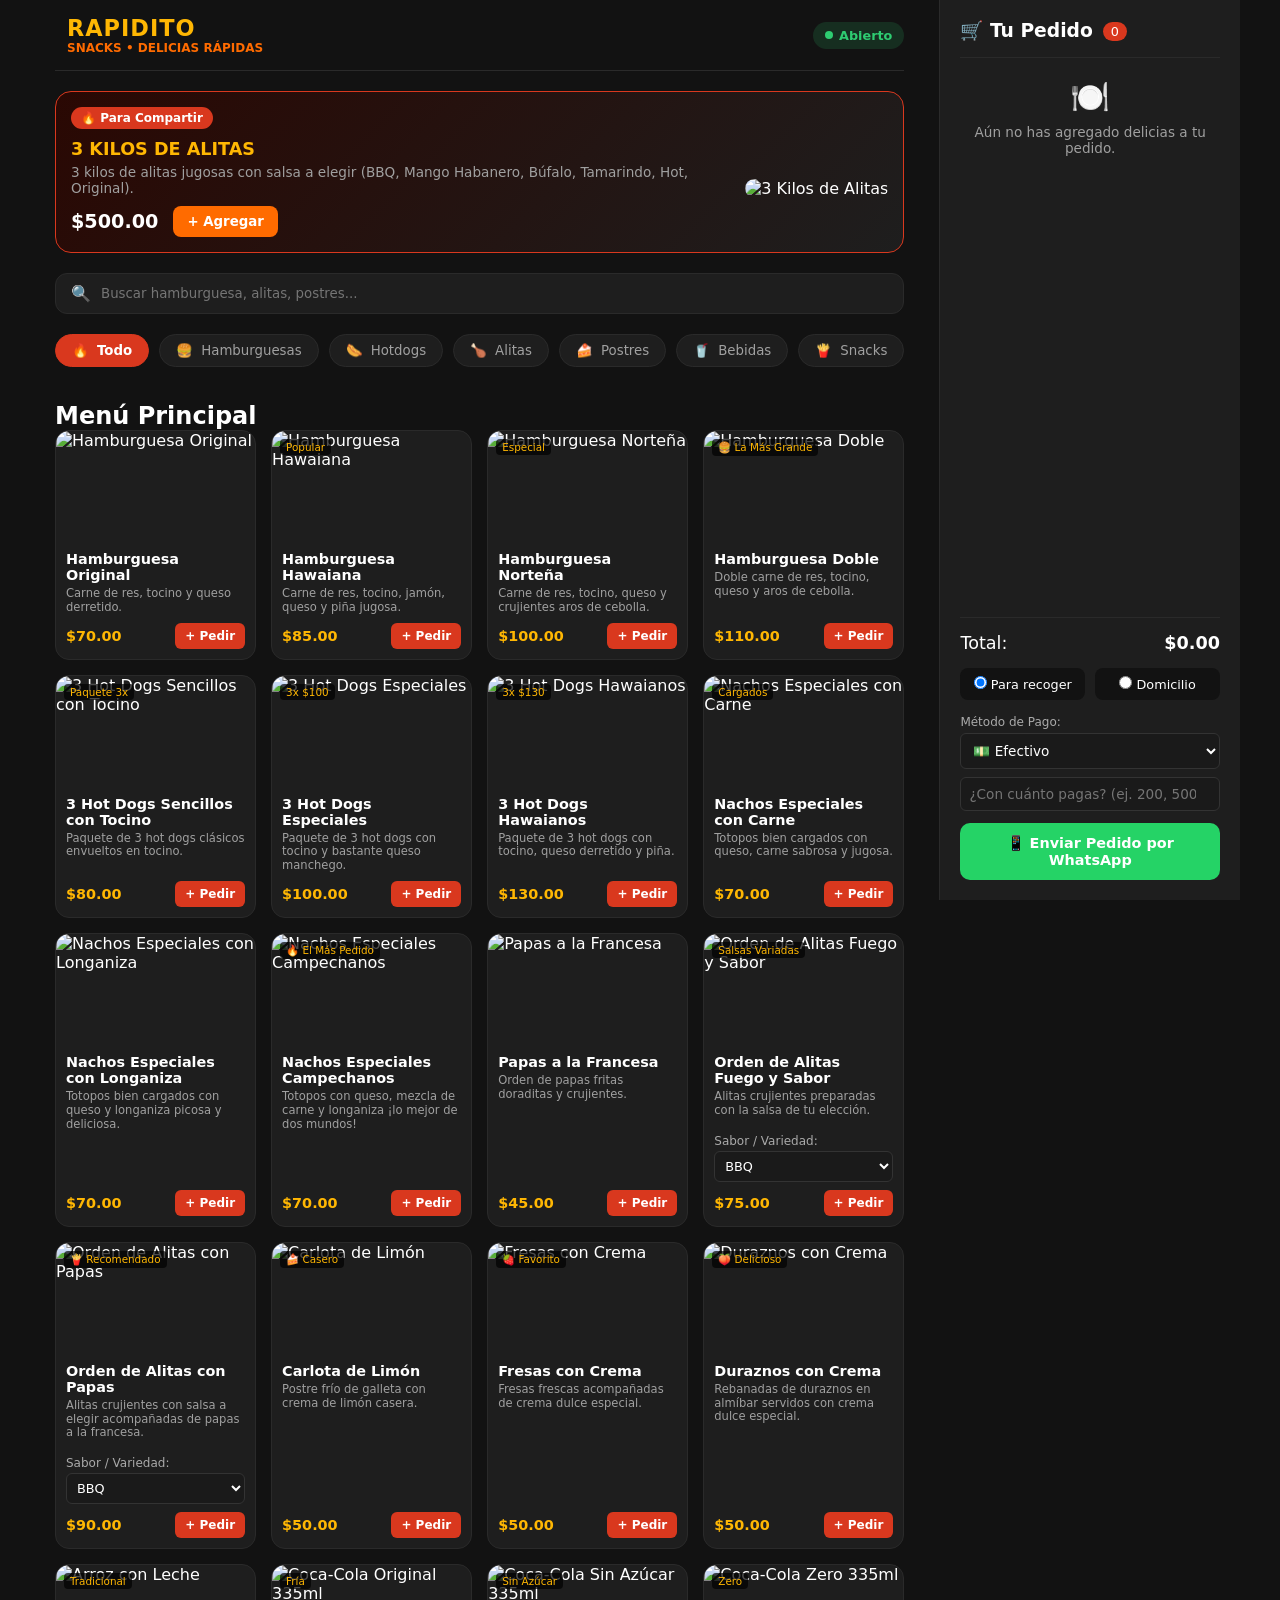
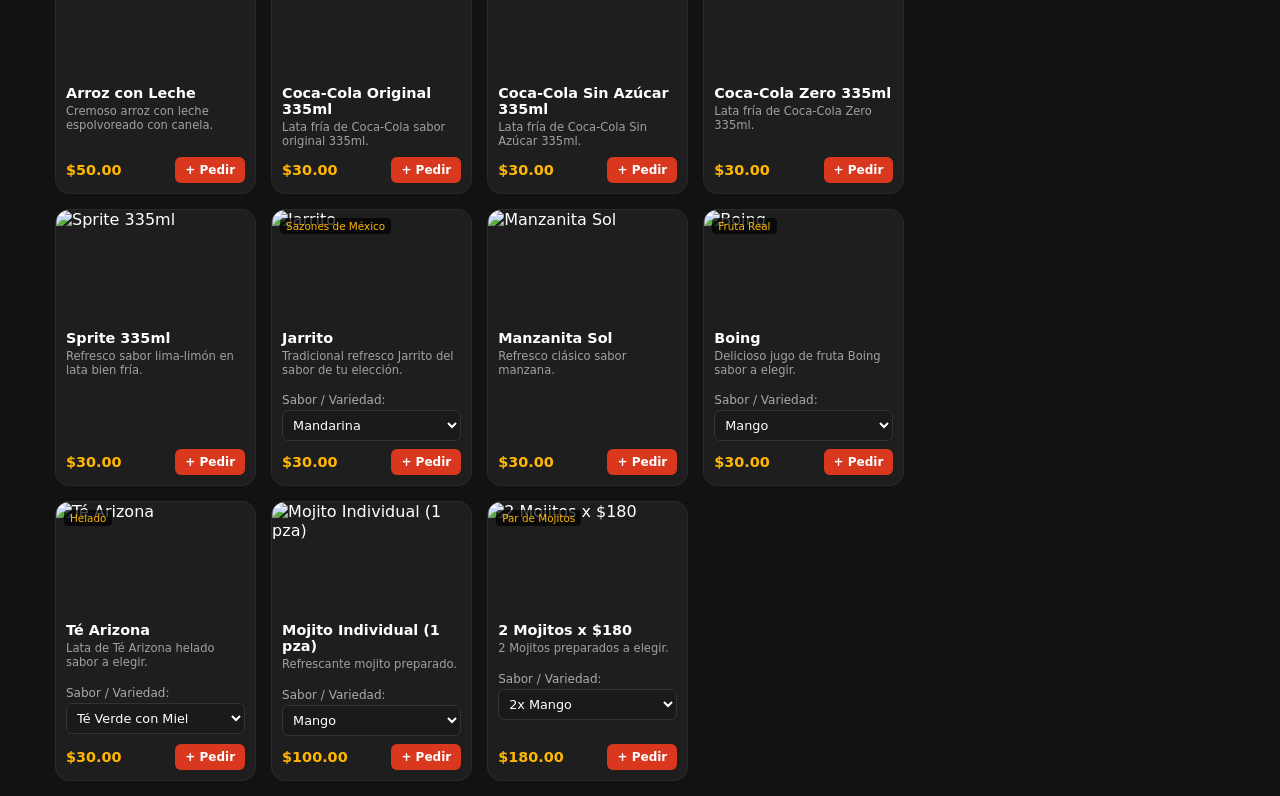
==== index.html @ 67e2848a "Enhance payment options in index.html Added payment method selection and cash change input." ====
<!DOCTYPE html>
<html lang="es">
<head>
  <meta charset="UTF-8">
  <meta name="viewport" content="width=device-width, initial-scale=1.0, maximum-scale=1.0, user-scalable=no">
  <title>Rapidito Snacks - Menú Digital PWA</title>

  <!-- Metadatos PWA -->
  <link rel="manifest" href="manifest.json">
  <meta name="theme-color" content="#d9381e">
  <meta name="apple-mobile-web-app-capable" content="yes">
  <meta name="apple-mobile-web-app-status-bar-style" content="black-translucent">

  <link rel="stylesheet" href="style.css">
</head>
<body class="theme-rapidito">

  <!-- LAYOUT PRINCIPAL -->
  <div class="app-layout">

    <!-- CONTENIDO DE LA APP -->
    <div class="main-content">

      <!-- ENCABEZADO CON LOGO Y MARCA -->
      <header class="app-header">
        <div class="brand-container">
          <div class="brand-logo-wrap">
            <img src="logo-rapidito.png" alt="" class="brand-logo-img" onerror="this.style.display='none'">
          </div>
          <div class="brand-titles">
            <h1 class="brand-title">RAPIDITO</h1>
            <span class="brand-subtitle">SNACKS • DELICIAS RÁPIDAS</span>
          </div>
        </div>
        <div class="status-badge">
          <span class="status-dot"></span> Abierto
        </div>
      </header>

      <!-- BANNER DE PROMOCIÓN DESTACADA -->
      <section class="hero-promo">
        <div class="promo-card">
          <span class="promo-badge">🔥 Para Compartir</span>
          <div class="promo-content">
            <div class="promo-info">
              <h2>3 KILOS DE ALITAS</h2>
              <p>3 kilos de alitas jugosas con salsa a elegir (BBQ, Mango Habanero, Búfalo, Tamarindo, Hot, Original).</p>
              <div class="promo-footer">
                <span class="promo-price">$500.00</span>
                <button class="btn-add-promo" onclick="addToCart(101)">+ Agregar</button>
              </div>
            </div>
            <div class="promo-thumb">
              <img src="https://images.unsplash.com/photo-1567620832903-9fc6debc209f?w=400" alt="3 Kilos de Alitas">
            </div>
          </div>
        </div>
      </section>

      <!-- BARRA DE BÚSQUEDA -->
      <div class="search-box">
        <span class="search-icon">🔍</span>
        <input type="text" id="search-input" placeholder="Buscar hamburguesa, alitas, postres...">
      </div>

      <!-- BOTONES DE CATEGORÍAS -->
      <nav class="category-scroll" id="categories-container">
        <button class="cat-btn active" data-category="todos">
          <span class="cat-emoji">🔥</span>
          <span class="cat-text">Todo</span>
        </button>
        <button class="cat-btn" data-category="hamburguesas">
          <span class="cat-emoji">🍔</span>
          <span class="cat-text">Hamburguesas</span>
        </button>
        <button class="cat-btn" data-category="hotdogs">
          <span class="cat-emoji">🌭</span>
          <span class="cat-text">Hotdogs</span>
        </button>
        <button class="cat-btn" data-category="alitas">
          <span class="cat-emoji">🍗</span>
          <span class="cat-text">Alitas</span>
        </button>
        <button class="cat-btn" data-category="postres">
          <span class="cat-emoji">🍰</span>
          <span class="cat-text">Postres</span>
        </button>
        <button class="cat-btn" data-category="bebidas">
          <span class="cat-emoji">🥤</span>
          <span class="cat-text">Bebidas</span>
        </button>
        <button class="cat-btn" data-category="snacks">
          <span class="cat-emoji">🍟</span>
          <span class="cat-text">Snacks</span>
        </button>
      </nav>

      <!-- LISTADO DE PRODUCTOS -->
      <section class="products-section">
        <div class="section-title-wrap">
          <h2 id="category-title">Menú Principal</h2>
        </div>

        <div class="products-grid" id="products-grid">
          <!-- Los productos se renderizan dinámicamente desde app.js -->
        </div>
      </section>

    </div>

    <!-- PANEL DEL CARRITO / PEDIDO -->
    <aside class="cart-sidebar" id="cart-sidebar">
      <div class="cart-header">
        <div style="display: flex; align-items: center; gap: 10px;">
          <h3>🛒 Tu Pedido</h3>
          <span class="items-count" id="cart-count">0</span>
        </div>
        <button class="btn-close-cart" onclick="toggleMobileCart()">← Volver al menú</button>
      </div>

      <div class="cart-list" id="cart-items-list">
        <div class="empty-state">
          <span>🍽️</span>
          <p>Aún no has agregado delicias a tu pedido.</p>
        </div>
      </div>

      <div class="cart-footer">
        <div class="total-row">
          <span>Total:</span>
          <strong id="total-val">$0.00</strong>
        </div>

        <!-- OPCIONES DE ENTREGA -->
        <div class="delivery-options">
          <label>
            <input type="radio" name="delivery-type" value="sucursal" checked onchange="toggleAddressInput()">
            <span>Para recoger</span>
          </label>
          <label>
            <input type="radio" name="delivery-type" value="domicilio" onchange="toggleAddressInput()">
            <span>Domicilio</span>
          </label>
        </div>

        <!-- CAMPO DE DIRECCIÓN Y BOTÓN GPS -->
        <div id="delivery-address-container" style="display: none; margin-top: 10px;">
          <input type="text" id="client-address" placeholder="Calle, número, colonia..." style="width: 100%; padding: 8px; border-radius: 6px; border: 1px solid #333; background: #1a1a1a; color: #fff; font-size: 0.85rem; margin-bottom: 8px; box-sizing: border-box;">
          <button type="button" id="btn-gps" onclick="obtenerUbicacionGPS()" style="width: 100%; padding: 8px; background: #2a2a2a; color: #ffb703; border: 1px solid #ffb703; border-radius: 6px; font-size: 0.8rem; cursor: pointer; display: flex; align-items: center; justify-content: center; gap: 5px;">
            📍 Usar mi ubicación actual (GPS)
          </button>
          <small id="gps-status" style="display: block; font-size: 0.75rem; color: #aaa; margin-top: 4px; text-align: center;"></small>
        </div>

        <!-- MÉTODO DE PAGO -->
        <div style="margin-top: 12px;">
          <label style="font-size: 0.75rem; color: #aaa; display: block; margin-bottom: 4px;">Método de Pago:</label>
          <select id="payment-method" style="width: 100%; padding: 8px; border-radius: 6px; border: 1px solid #333; background: #1a1a1a; color: #fff; font-size: 0.85rem;" onchange="toggleCashAmountInput()">
            <option value="Efectivo">💵 Efectivo</option>
            <option value="Transferencia">📱 Transferencia (BBVA / Spin)</option>
            <option value="Tarjeta">💳 Tarjeta (Terminal)</option>
          </select>
        </div>

        <!-- CAMPO PARA CAMBIO EN EFECTIVO -->
        <div id="cash-change-container" style="margin-top: 8px;">
          <input type="number" id="cash-amount" placeholder="¿Con cuánto pagas? (ej. 200, 500)" style="width: 100%; padding: 8px; border-radius: 6px; border: 1px solid #333; background: #1a1a1a; color: #fff; font-size: 0.85rem; box-sizing: border-box;">
        </div>

        <button class="btn-send-whatsapp" onclick="sendOrderWhatsApp()" style="margin-top: 12px;">
          📱 Enviar Pedido por WhatsApp
        </button>
      </div>
    </aside>

  </div>

  <!-- NAVEGACIÓN INFERIOR PARA MÓVIL -->
  <nav class="mobile-bottom-nav">
    <button class="nav-btn active">
      <span>🏠</span>
      <small>Menú</small>
    </button>
    <button class="nav-btn" onclick="toggleMobileCart()">
      <div class="cart-icon-badge">
        <span>🛒</span>
        <span class="badge" id="mobile-cart-badge">0</span>
      </div>
      <small>Pedido</small>
    </button>
  </nav>

  <script src="app.js?v=6.0"></script>
</body>
</html>
---- style.css ----
/* 1. RESET Y VARIABLES DE COLOR (Basados en el logo de Rapidito) */
* {
  box-sizing: border-box;
  margin: 0;
  padding: 0;
  font-family: system-ui, -apple-system, BlinkMacSystemFont, 'Segoe UI', Roboto, sans-serif;
}

html, body {
  width: 100%;
  max-width: 100vw;
  overflow-x: hidden; /* Evita que la pantalla se desplace a la izquierda o derecha en móviles */
}

:root {
  --primary-red: #d9381e;
  --secondary-orange: #ff6b00;
  --accent-yellow: #ffb703;
  --dark-bg: #121212;
  --card-bg: #1e1e1e;
  --text-light: #ffffff;
  --text-muted: #a0a0a0;
  --border-color: #2a2a2a;
}

body.theme-rapidito {
  background-color: var(--dark-bg);
  color: var(--text-light);
  padding-bottom: 70px; /* Espacio para la barra inferior en celular */
}

/* 2. ESTRUCTURA Y LAYOUT */
.app-layout {
  display: flex;
  width: 100%;
  max-width: 1200px;
  margin: 0 auto;
  gap: 20px;
}

.main-content {
  flex: 1;
  width: 100%;
  max-width: 100%;
  padding: 15px;
}

/* 3. ENCABEZADO Y LOGO */
.app-header {
  display: flex;
  justify-content: space-between;
  align-items: center;
  padding-bottom: 15px;
  border-bottom: 1px solid var(--border-color);
  width: 100%;
}

.brand-container {
  display: flex;
  align-items: center;
  gap: 12px;
}

.brand-logo-img {
  width: 45px;
  height: 45px;
  object-fit: contain;
}

.brand-title {
  font-size: 1.4rem;
  font-weight: 900;
  color: var(--accent-yellow);
  letter-spacing: 1px;
}

.brand-subtitle {
  font-size: 0.75rem;
  color: var(--secondary-orange);
  font-weight: bold;
  display: block;
}

.status-badge {
  background: rgba(46, 204, 113, 0.15);
  color: #2ecc71;
  padding: 6px 12px;
  border-radius: 20px;
  font-size: 0.8rem;
  font-weight: 600;
  display: flex;
  align-items: center;
  gap: 6px;
  white-space: nowrap;
}

.status-dot {
  width: 8px;
  height: 8px;
  background: #2ecc71;
  border-radius: 50%;
}

/* 4. BANNER PROMO (HERO) */
.hero-promo {
  margin: 20px 0;
  width: 100%;
}

.promo-card {
  background: linear-gradient(135deg, #2a0803 0%, var(--card-bg) 100%);
  border: 1px solid var(--primary-red);
  border-radius: 16px;
  padding: 15px;
  position: relative;
  overflow: hidden;
  width: 100%;
}

.promo-badge {
  background: var(--primary-red);
  color: white;
  font-size: 0.75rem;
  font-weight: bold;
  padding: 4px 10px;
  border-radius: 12px;
  display: inline-block;
}

.promo-content {
  display: flex;
  align-items: center;
  justify-content: space-between;
  gap: 10px;
  margin-top: 10px;
}

.promo-info {
  flex: 1;
}

.promo-info h2 {
  font-size: 1.1rem;
  color: var(--accent-yellow);
}

.promo-info p {
  font-size: 0.85rem;
  color: var(--text-muted);
  margin: 5px 0 10px 0;
}

.promo-footer {
  display: flex;
  align-items: center;
  gap: 15px;
}

.promo-price {
  font-size: 1.2rem;
  font-weight: bold;
  color: white;
}

.btn-add-promo {
  background: var(--secondary-orange);
  color: white;
  border: none;
  padding: 8px 14px;
  border-radius: 8px;
  font-weight: bold;
  cursor: pointer;
}

.promo-thumb img {
  width: 80px;
  height: 80px;
  object-fit: cover;
  border-radius: 12px;
  flex-shrink: 0;
}

/* 5. BUSCADOR */
.search-box {
  background: var(--card-bg);
  border: 1px solid var(--border-color);
  border-radius: 12px;
  padding: 10px 15px;
  display: flex;
  align-items: center;
  gap: 10px;
  margin-bottom: 20px;
  width: 100%;
}

.search-box input {
  background: transparent;
  border: none;
  outline: none;
  color: white;
  width: 100%;
}

/* 6. CATEGORÍAS DESLIZABLES (Ajustado para scroll lateral suave) */
.category-scroll {
  display: flex;
  gap: 10px;
  overflow-x: auto;
  padding-bottom: 10px;
  margin-bottom: 25px;
  width: 100%;
  scrollbar-width: none;
  -webkit-overflow-scrolling: touch;
}

.category-scroll::-webkit-scrollbar {
  display: none;
}

.cat-btn {
  background: var(--card-bg);
  border: 1px solid var(--border-color);
  border-radius: 20px;
  padding: 8px 16px;
  display: flex;
  align-items: center;
  gap: 8px;
  white-space: nowrap;
  color: var(--text-muted);
  cursor: pointer;
  flex: 0 0 auto; /* Evita que los botones rompan el ancho de la página */
}

.cat-btn.active {
  background: var(--primary-red);
  color: white;
  border-color: var(--primary-red);
  font-weight: bold;
}

/* 7. GRID DE PRODUCTOS (Corregido para 2 columnas en móviles sin salir de pantalla) */
.products-section {
  width: 100%;
}

.products-grid {
  display: grid;
  grid-template-columns: repeat(auto-fill, minmax(140px, 1fr));
  gap: 12px;
  width: 100%;
}

.product-card {
  background: var(--card-bg);
  border: 1px solid var(--border-color);
  border-radius: 14px;
  overflow: hidden;
  display: flex;
  flex-direction: column;
  width: 100%;
}

.card-img-wrap {
  position: relative;
  height: 110px;
  width: 100%;
}

.card-img-wrap img {
  width: 100%;
  height: 100%;
  object-fit: cover;
}

.card-tag {
  position: absolute;
  top: 8px;
  left: 8px;
  background: rgba(0,0,0,0.7);
  color: var(--accent-yellow);
  font-size: 0.65rem;
  padding: 2px 6px;
  border-radius: 4px;
}

.card-body {
  padding: 10px;
  display: flex;
  flex-direction: column;
  flex-grow: 1;
}

.card-body h3 {
  font-size: 0.9rem;
  margin-bottom: 4px;
}

.card-body p {
  font-size: 0.72rem;
  color: var(--text-muted);
  margin-bottom: 8px;
  line-height: 1.2;
}

.card-action {
  margin-top: auto;
  display: flex;
  justify-content: space-between;
  align-items: center;
}

.card-action .price {
  font-weight: bold;
  font-size: 0.9rem;
  color: var(--accent-yellow);
}

.btn-add-item {
  background: var(--primary-red);
  color: white;
  border: none;
  padding: 6px 10px;
  border-radius: 6px;
  font-size: 0.75rem;
  font-weight: bold;
  cursor: pointer;
}

/* 8. SIDEBAR DEL CARRITO */
.cart-sidebar {
  width: 320px;
  background: var(--card-bg);
  border-left: 1px solid var(--border-color);
  padding: 20px;
  display: none; /* Oculto en móvil por defecto */
  flex-direction: column;
  height: 100vh;
  position: sticky;
  top: 0;
}

.cart-header {
  display: flex;
  justify-content: space-between;
  align-items: center;
  padding-bottom: 15px;
  border-bottom: 1px solid var(--border-color);
}

/* Botón para volver al menú desde el carrito en móviles */
.btn-close-cart {
  background: var(--dark-bg);
  color: var(--accent-yellow);
  border: 1px solid var(--border-color);
  padding: 6px 10px;
  border-radius: 8px;
  font-size: 0.75rem;
  font-weight: bold;
  cursor: pointer;
}

.items-count {
  background: var(--primary-red);
  color: white;
  padding: 2px 8px;
  border-radius: 10px;
  font-size: 0.8rem;
}

.cart-list {
  flex: 1;
  padding: 20px 0;
  overflow-y: auto;
}

.empty-state {
  text-align: center;
  color: var(--text-muted);
  font-size: 0.85rem;
}

.empty-state span {
  font-size: 2rem;
  display: block;
  margin-bottom: 8px;
}

.cart-footer {
  border-top: 1px solid var(--border-color);
  padding-top: 15px;
}

.total-row {
  display: flex;
  justify-content: space-between;
  font-size: 1.1rem;
  margin-bottom: 15px;
}

.delivery-options {
  display: flex;
  gap: 10px;
  margin-bottom: 15px;
}

.delivery-options label {
  flex: 1;
  background: var(--dark-bg);
  padding: 8px;
  border-radius: 8px;
  font-size: 0.8rem;
  text-align: center;
  cursor: pointer;
}

.btn-send-whatsapp {
  width: 100%;
  background: #25d366;
  color: white;
  border: none;
  padding: 12px;
  border-radius: 10px;
  font-weight: bold;
  font-size: 0.9rem;
  cursor: pointer;
}

/* 9. NAVEGACIÓN MÓVIL INFERIOR */
.mobile-bottom-nav {
  position: fixed;
  bottom: 0;
  left: 0;
  width: 100%;
  background: var(--card-bg);
  border-top: 1px solid var(--border-color);
  display: flex;
  justify-content: space-around;
  padding: 10px 0;
  z-index: 99;
}

.nav-btn {
  background: transparent;
  border: none;
  color: var(--text-muted);
  display: flex;
  flex-direction: column;
  align-items: center;
  font-size: 0.75rem;
}

.nav-btn.active {
  color: var(--accent-yellow);
}

.cart-icon-badge {
  position: relative;
}

.cart-icon-badge .badge {
  position: absolute;
  top: -5px;
  right: -8px;
  background: var(--primary-red);
  color: white;
  font-size: 0.65rem;
  padding: 1px 5px;
  border-radius: 8px;
}

/* 10. ADAPTABILIDAD PARA PANTALLA GRANDE (PC) */
@media (min-width: 900px) {
  .cart-sidebar {
    display: flex;
  }

  .mobile-bottom-nav,
  .btn-close-cart {
    display: none; /* Se ocultan en computadora */
  }

  body.theme-rapidito {
    padding-bottom: 0;
  }

  .products-grid {
    grid-template-columns: repeat(auto-fill, minmax(180px, 1fr));
    gap: 15px;
  }
}
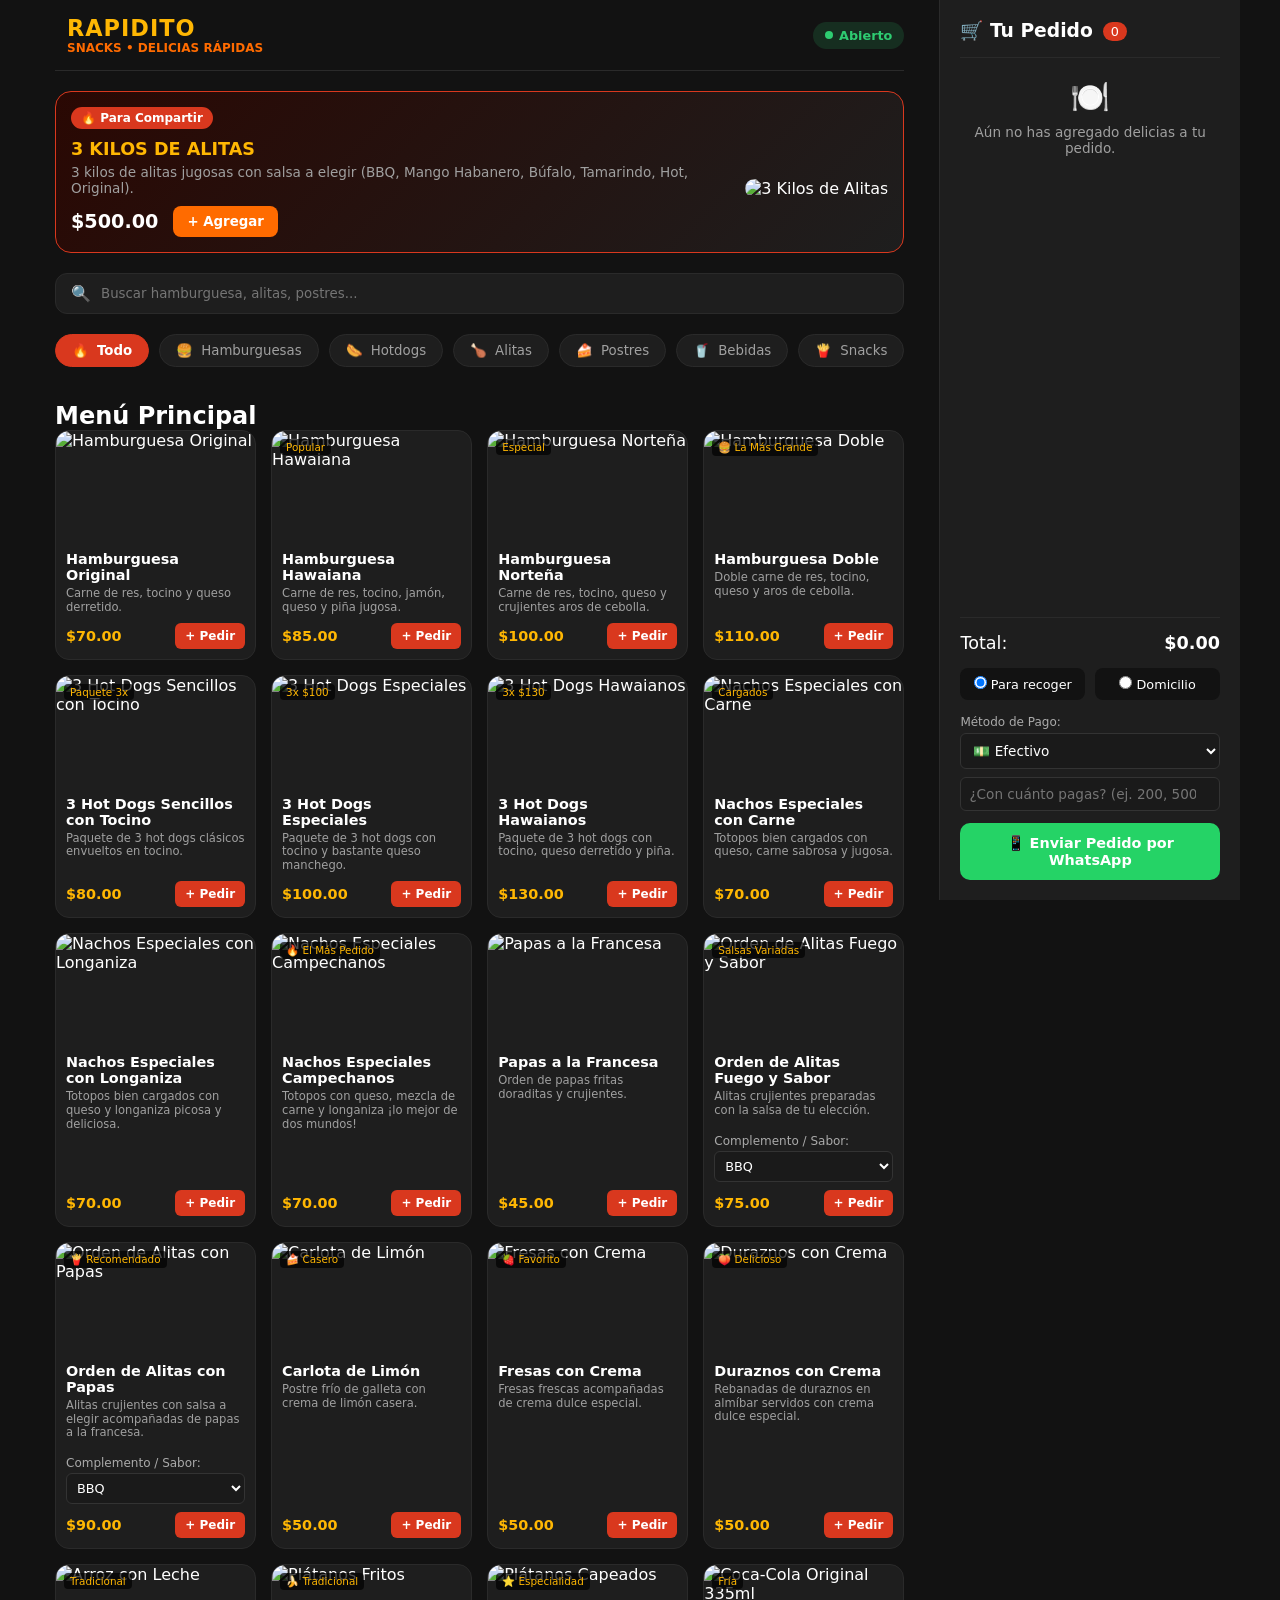
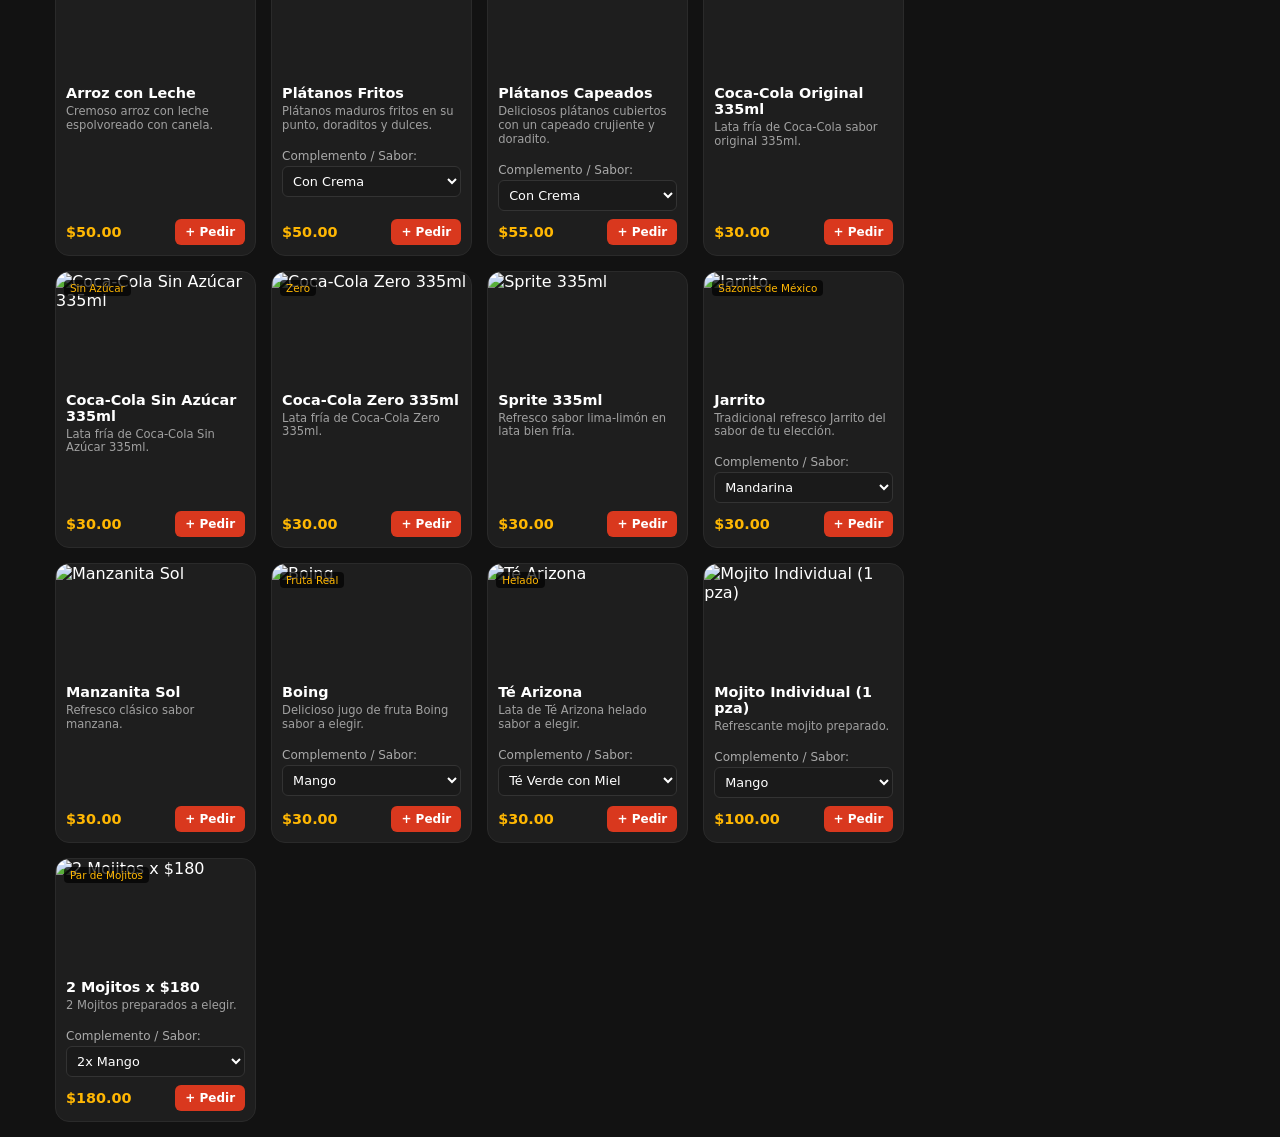
==== commit 1f9e67e0: "Update app.js version in index.html" ====
--- a/index.html
+++ b/index.html
@@ -190,6 +190,6 @@
     </button>
   </nav>
 
-  <script src="app.js?v=6.0"></script>
+  <script src="app.js?v=7.0"></script>
 </body>
 </html>
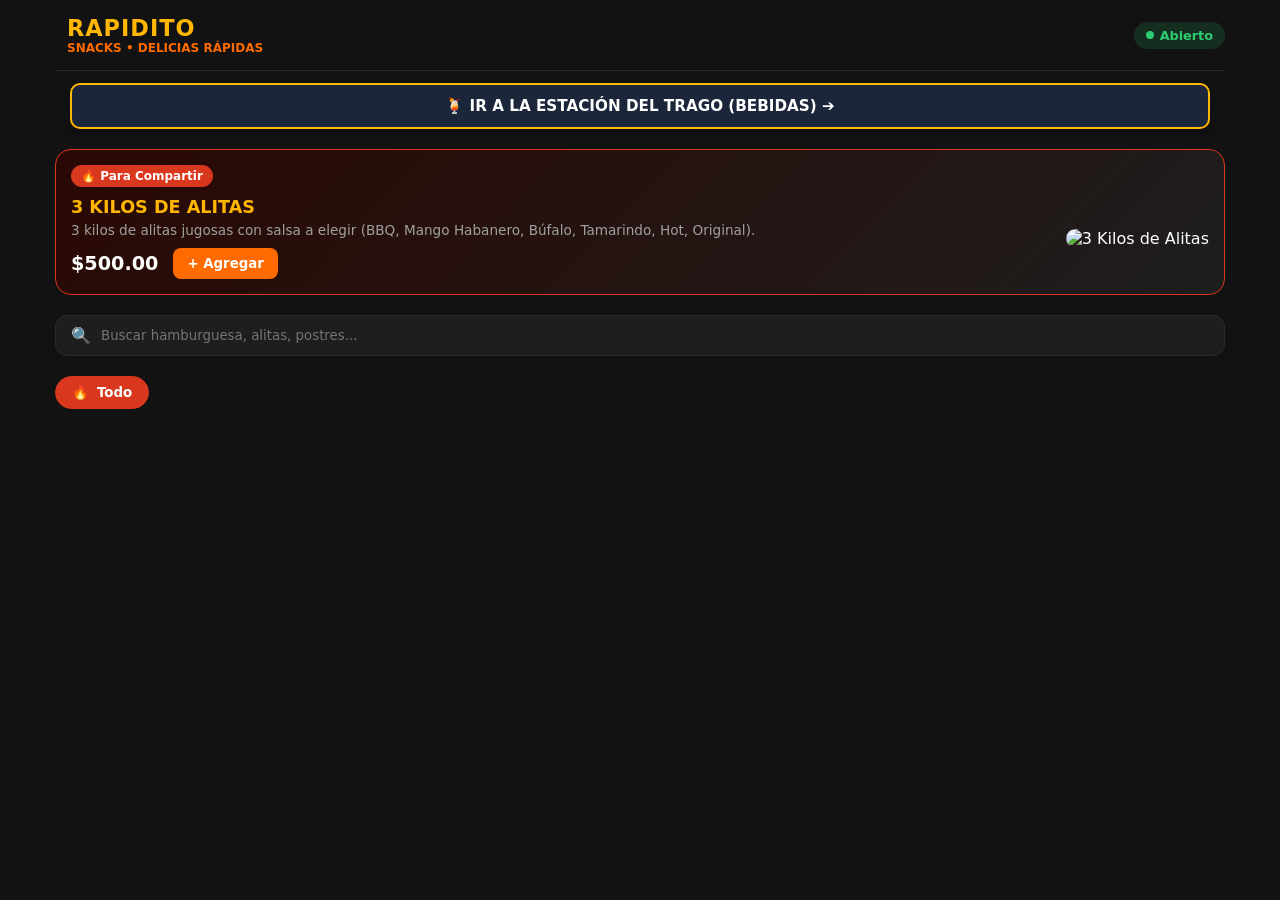
==== commit 5e1d970a: "Add drinks button and remove category buttons Added a button linking to the drinks station and remov" ====
--- a/index.html
+++ b/index.html
@@ -37,6 +37,13 @@
         </div>
       </header>
 
+      <!-- BOTÓN DIRECTO A LA ESTACIÓN DEL TRAGO -->
+      <div style="text-align: center; margin: 12px 15px 5px 15px;">
+        <a href="tragos.html" style="background: #1b263b; color: #ffffff; padding: 12px 20px; border-radius: 10px; text-decoration: none; font-weight: bold; font-size: 0.95rem; border: 2px solid #ffb703; display: block; box-shadow: 0 4px 10px rgba(0,0,0,0.3); text-align: center;">
+          🍹 IR A LA ESTACIÓN DEL TRAGO (BEBIDAS) ➔
+        </a>
+      </div>
+
       <!-- BANNER DE PROMOCIÓN DESTACADA -->
       <section class="hero-promo">
         <div class="promo-card">
@@ -68,128 +75,3 @@
         <button class="cat-btn active" data-category="todos">
           <span class="cat-emoji">🔥</span>
           <span class="cat-text">Todo</span>
-        </button>
-        <button class="cat-btn" data-category="hamburguesas">
-          <span class="cat-emoji">🍔</span>
-          <span class="cat-text">Hamburguesas</span>
-        </button>
-        <button class="cat-btn" data-category="hotdogs">
-          <span class="cat-emoji">🌭</span>
-          <span class="cat-text">Hotdogs</span>
-        </button>
-        <button class="cat-btn" data-category="alitas">
-          <span class="cat-emoji">🍗</span>
-          <span class="cat-text">Alitas</span>
-        </button>
-        <button class="cat-btn" data-category="postres">
-          <span class="cat-emoji">🍰</span>
-          <span class="cat-text">Postres</span>
-        </button>
-        <button class="cat-btn" data-category="bebidas">
-          <span class="cat-emoji">🥤</span>
-          <span class="cat-text">Bebidas</span>
-        </button>
-        <button class="cat-btn" data-category="snacks">
-          <span class="cat-emoji">🍟</span>
-          <span class="cat-text">Snacks</span>
-        </button>
-      </nav>
-
-      <!-- LISTADO DE PRODUCTOS -->
-      <section class="products-section">
-        <div class="section-title-wrap">
-          <h2 id="category-title">Menú Principal</h2>
-        </div>
-
-        <div class="products-grid" id="products-grid">
-          <!-- Los productos se renderizan dinámicamente desde app.js -->
-        </div>
-      </section>
-
-    </div>
-
-    <!-- PANEL DEL CARRITO / PEDIDO -->
-    <aside class="cart-sidebar" id="cart-sidebar">
-      <div class="cart-header">
-        <div style="display: flex; align-items: center; gap: 10px;">
-          <h3>🛒 Tu Pedido</h3>
-          <span class="items-count" id="cart-count">0</span>
-        </div>
-        <button class="btn-close-cart" onclick="toggleMobileCart()">← Volver al menú</button>
-      </div>
-
-      <div class="cart-list" id="cart-items-list">
-        <div class="empty-state">
-          <span>🍽️</span>
-          <p>Aún no has agregado delicias a tu pedido.</p>
-        </div>
-      </div>
-
-      <div class="cart-footer">
-        <div class="total-row">
-          <span>Total:</span>
-          <strong id="total-val">$0.00</strong>
-        </div>
-
-        <!-- OPCIONES DE ENTREGA -->
-        <div class="delivery-options">
-          <label>
-            <input type="radio" name="delivery-type" value="sucursal" checked onchange="toggleAddressInput()">
-            <span>Para recoger</span>
-          </label>
-          <label>
-            <input type="radio" name="delivery-type" value="domicilio" onchange="toggleAddressInput()">
-            <span>Domicilio</span>
-          </label>
-        </div>
-
-        <!-- CAMPO DE DIRECCIÓN Y BOTÓN GPS -->
-        <div id="delivery-address-container" style="display: none; margin-top: 10px;">
-          <input type="text" id="client-address" placeholder="Calle, número, colonia..." style="width: 100%; padding: 8px; border-radius: 6px; border: 1px solid #333; background: #1a1a1a; color: #fff; font-size: 0.85rem; margin-bottom: 8px; box-sizing: border-box;">
-          <button type="button" id="btn-gps" onclick="obtenerUbicacionGPS()" style="width: 100%; padding: 8px; background: #2a2a2a; color: #ffb703; border: 1px solid #ffb703; border-radius: 6px; font-size: 0.8rem; cursor: pointer; display: flex; align-items: center; justify-content: center; gap: 5px;">
-            📍 Usar mi ubicación actual (GPS)
-          </button>
-          <small id="gps-status" style="display: block; font-size: 0.75rem; color: #aaa; margin-top: 4px; text-align: center;"></small>
-        </div>
-
-        <!-- MÉTODO DE PAGO -->
-        <div style="margin-top: 12px;">
-          <label style="font-size: 0.75rem; color: #aaa; display: block; margin-bottom: 4px;">Método de Pago:</label>
-          <select id="payment-method" style="width: 100%; padding: 8px; border-radius: 6px; border: 1px solid #333; background: #1a1a1a; color: #fff; font-size: 0.85rem;" onchange="toggleCashAmountInput()">
-            <option value="Efectivo">💵 Efectivo</option>
-            <option value="Transferencia">📱 Transferencia (BBVA / Spin)</option>
-            <option value="Tarjeta">💳 Tarjeta (Terminal)</option>
-          </select>
-        </div>
-
-        <!-- CAMPO PARA CAMBIO EN EFECTIVO -->
-        <div id="cash-change-container" style="margin-top: 8px;">
-          <input type="number" id="cash-amount" placeholder="¿Con cuánto pagas? (ej. 200, 500)" style="width: 100%; padding: 8px; border-radius: 6px; border: 1px solid #333; background: #1a1a1a; color: #fff; font-size: 0.85rem; box-sizing: border-box;">
-        </div>
-
-        <button class="btn-send-whatsapp" onclick="sendOrderWhatsApp()" style="margin-top: 12px;">
-          📱 Enviar Pedido por WhatsApp
-        </button>
-      </div>
-    </aside>
-
-  </div>
-
-  <!-- NAVEGACIÓN INFERIOR PARA MÓVIL -->
-  <nav class="mobile-bottom-nav">
-    <button class="nav-btn active">
-      <span>🏠</span>
-      <small>Menú</small>
-    </button>
-    <button class="nav-btn" onclick="toggleMobileCart()">
-      <div class="cart-icon-badge">
-        <span>🛒</span>
-        <span class="badge" id="mobile-cart-badge">0</span>
-      </div>
-      <small>Pedido</small>
-    </button>
-  </nav>
-
-  <script src="app.js?v=7.0"></script>
-</body>
-</html>
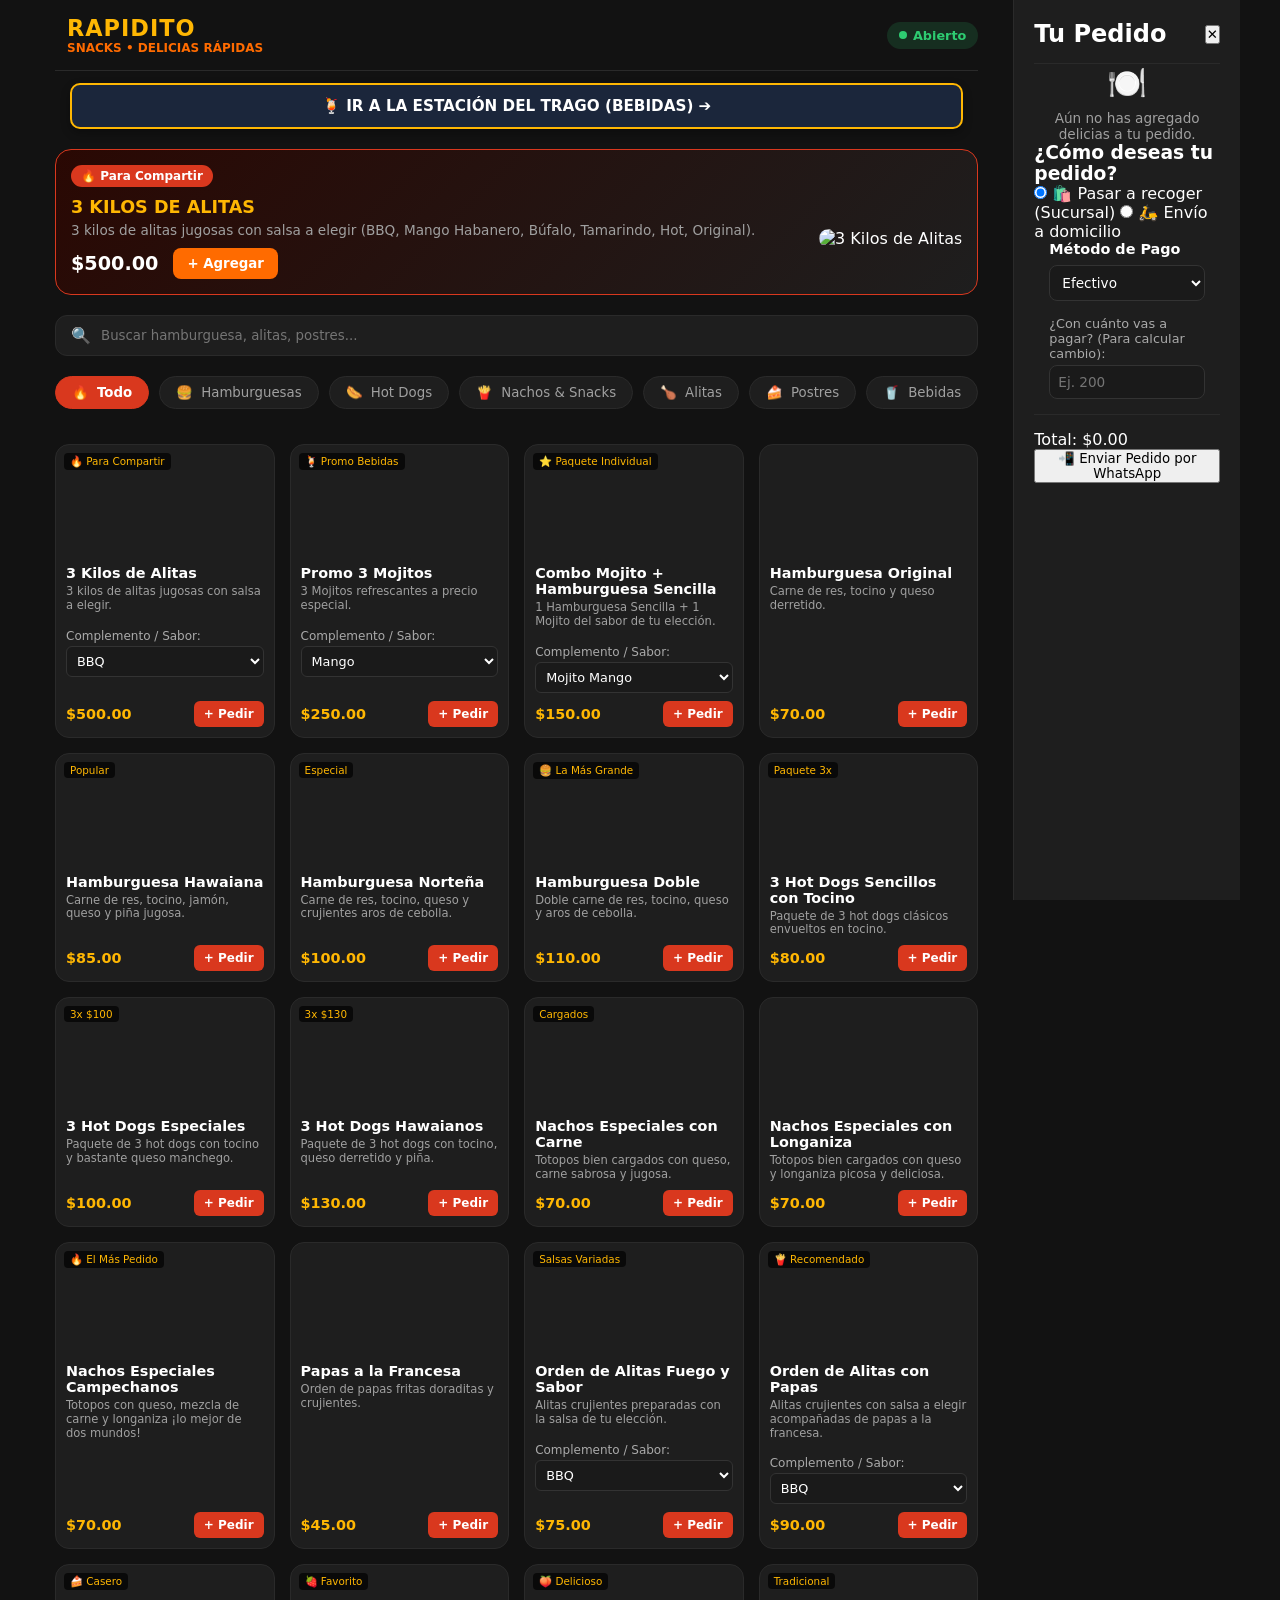
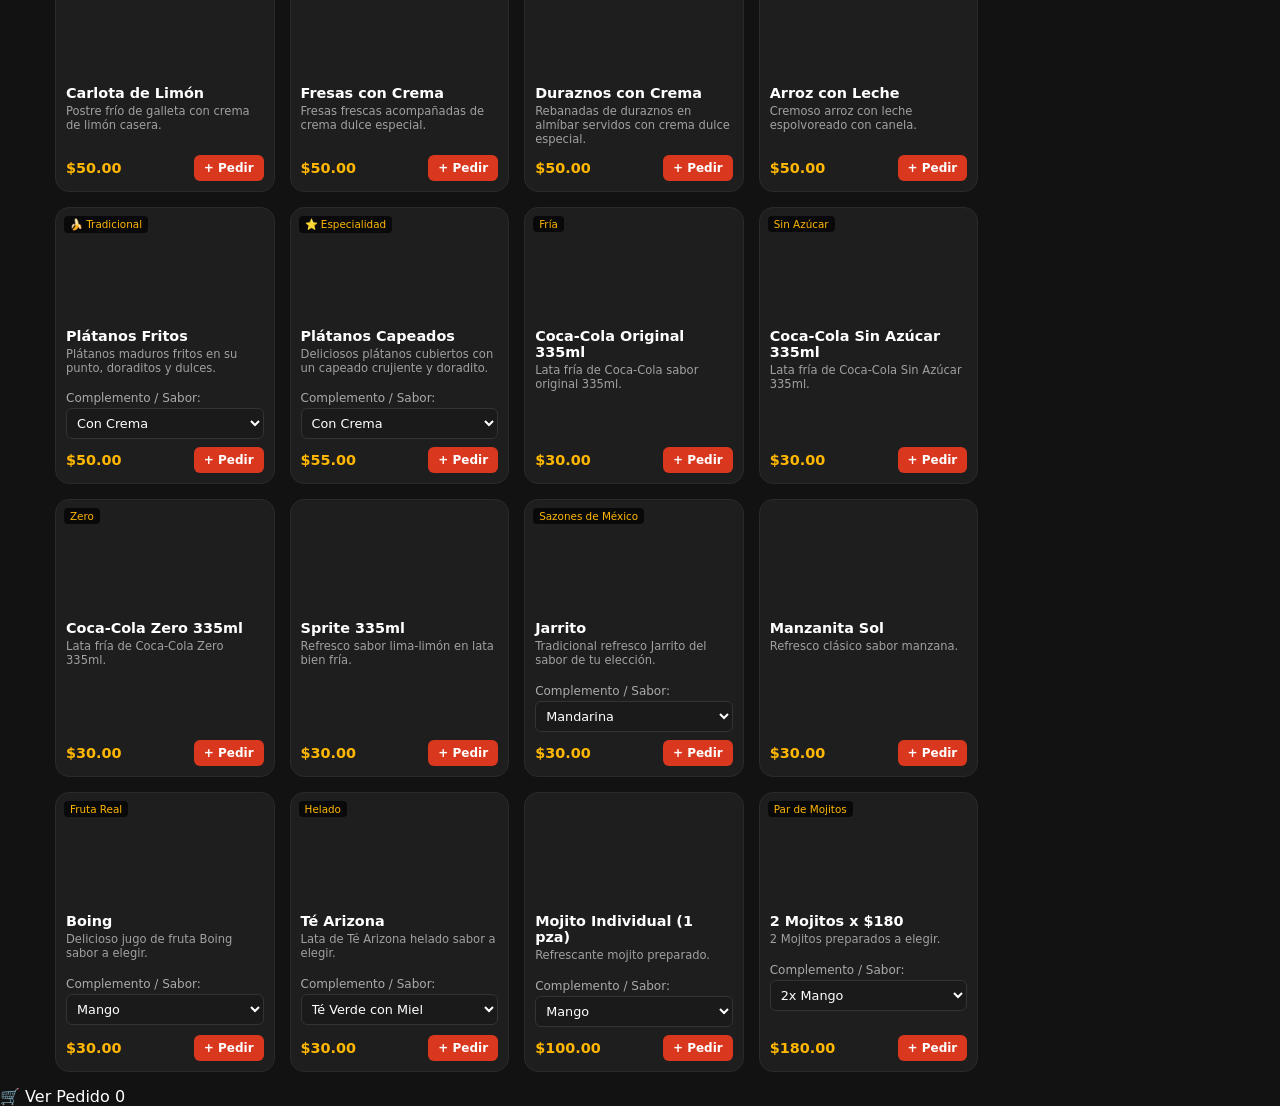
==== commit b0d0226a: "Add product categories and cart functionality" ====
--- a/index.html
+++ b/index.html
@@ -75,3 +75,122 @@
         <button class="cat-btn active" data-category="todos">
           <span class="cat-emoji">🔥</span>
           <span class="cat-text">Todo</span>
+        </button>
+        <button class="cat-btn" data-category="hamburguesas">
+          <span class="cat-emoji">🍔</span>
+          <span class="cat-text">Hamburguesas</span>
+        </button>
+        <button class="cat-btn" data-category="hotdogs">
+          <span class="cat-emoji">🌭</span>
+          <span class="cat-text">Hot Dogs</span>
+        </button>
+        <button class="cat-btn" data-category="snacks">
+          <span class="cat-emoji">🍟</span>
+          <span class="cat-text">Nachos & Snacks</span>
+        </button>
+        <button class="cat-btn" data-category="alitas">
+          <span class="cat-emoji">🍗</span>
+          <span class="cat-text">Alitas</span>
+        </button>
+        <button class="cat-btn" data-category="postres">
+          <span class="cat-emoji">🍰</span>
+          <span class="cat-text">Postres</span>
+        </button>
+        <button class="cat-btn" data-category="bebidas">
+          <span class="cat-emoji">🥤</span>
+          <span class="cat-text">Bebidas</span>
+        </button>
+      </nav>
+
+      <!-- CONTENEDOR DE PRODUCTOS -->
+      <section class="products-section">
+        <div class="products-grid" id="products-grid">
+          <!-- Los productos se cargan dinámicamente desde app.js -->
+        </div>
+      </section>
+
+    </div>
+
+    <!-- BARRA LATERAL / CARRITO (Móvil y Escritorio) -->
+    <aside class="cart-sidebar" id="cart-sidebar">
+      <div class="cart-header">
+        <h2>Tu Pedido</h2>
+        <button class="close-cart-btn" onclick="toggleMobileCart()">✕</button>
+      </div>
+
+      <div class="cart-items-list" id="cart-items-list">
+        <div class="empty-state">
+          <span>🍽️</span>
+          <p>Aún no has agregado delicias a tu pedido.</p>
+        </div>
+      </div>
+
+      <!-- OPCIONES DE ENTREGA -->
+      <div class="delivery-options-card">
+        <h3>¿Cómo deseas tu pedido?</h3>
+        <label class="delivery-radio">
+          <input type="radio" name="delivery-type" value="sucursal" checked onchange="toggleAddressInput()">
+          <span>🛍️ Pasar a recoger (Sucursal)</span>
+        </label>
+        <label class="delivery-radio">
+          <input type="radio" name="delivery-type" value="domicilio" onchange="toggleAddressInput()">
+          <span>🛵 Envío a domicilio</span>
+        </label>
+      </div>
+
+      <!-- DIRECCIÓN Y GPS (Oculto por defecto) -->
+      <div id="delivery-address-container" style="display: none; padding: 0 15px 15px 15px;">
+        <div class="form-group" style="margin-bottom: 10px;">
+          <label style="font-size: 0.8rem; color: #aaa; display: block; margin-bottom: 4px;">Calle, Número y Colonia:</label>
+          <input type="text" id="client-address" placeholder="Ej. Calle Morelos #123, Centro" style="width: 100%; background: #1a1a1a; color: #fff; border: 1px solid #333; padding: 8px; border-radius: 8px; font-size: 0.85rem;">
+        </div>
+        <div class="form-group">
+          <button type="button" id="btn-gps" onclick="obtenerUbicacionGPS()" style="width: 100%; background: #2a2a2a; color: #ffb703; border: 1px dashed #ffb703; padding: 8px; border-radius: 8px; font-size: 0.8rem; cursor: pointer;">
+            📍 Usar mi ubicación actual (GPS)
+          </button>
+          <span id="gps-status" style="font-size: 0.72rem; color: #aaa; display: block; margin-top: 4px; text-align: center;"></span>
+        </div>
+      </div>
+
+      <!-- MÉTODO DE PAGO -->
+      <div class="payment-options-card" style="padding: 0 15px 15px 15px;">
+        <h3 style="font-size: 0.9rem; margin-bottom: 8px; color: #fff;">Método de Pago</h3>
+        <select id="payment-method" onchange="toggleCashAmountInput()" style="width: 100%; background: #1a1a1a; color: #fff; border: 1px solid #333; padding: 8px; border-radius: 8px; font-size: 0.85rem;">
+          <option value="Efectivo">Efectivo</option>
+          <option value="Transferencia">Transferencia Bancaria</option>
+        </select>
+      </div>
+
+      <!-- CAMBIO EN EFECTIVO -->
+      <div id="cash-change-container" style="padding: 0 15px 15px 15px;">
+        <div class="form-group">
+          <label style="font-size: 0.8rem; color: #aaa; display: block; margin-bottom: 4px;">¿Con cuánto vas a pagar? (Para calcular cambio):</label>
+          <input type="number" id="cash-amount" placeholder="Ej. 200" style="width: 100%; background: #1a1a1a; color: #fff; border: 1px solid #333; padding: 8px; border-radius: 8px; font-size: 0.85rem;">
+        </div>
+      </div>
+
+      <!-- FOOTER DEL CARRITO -->
+      <div class="cart-footer">
+        <div class="cart-total">
+          <span>Total:</span>
+          <span id="total-val">$0.00</span>
+        </div>
+        <button class="btn-whatsapp-order" onclick="sendOrderWhatsApp()">
+          📲 Enviar Pedido por WhatsApp
+        </button>
+      </div>
+    </aside>
+
+  </div>
+
+  <!-- BOTÓN FLOTANTE MÓVIL PARA ABRIR CARRITO -->
+  <div class="mobile-cart-float" onclick="toggleMobileCart()">
+    <span class="float-icon">🛒</span>
+    <span class="float-text">Ver Pedido</span>
+    <span class="float-badge" id="mobile-cart-badge">0</span>
+  </div>
+
+  <!-- SCRIPT PRINCIPAL CON CONTROL DE CACHÉ -->
+  <script src="app.js?v=8.0"></script>
+</body>
+</html>
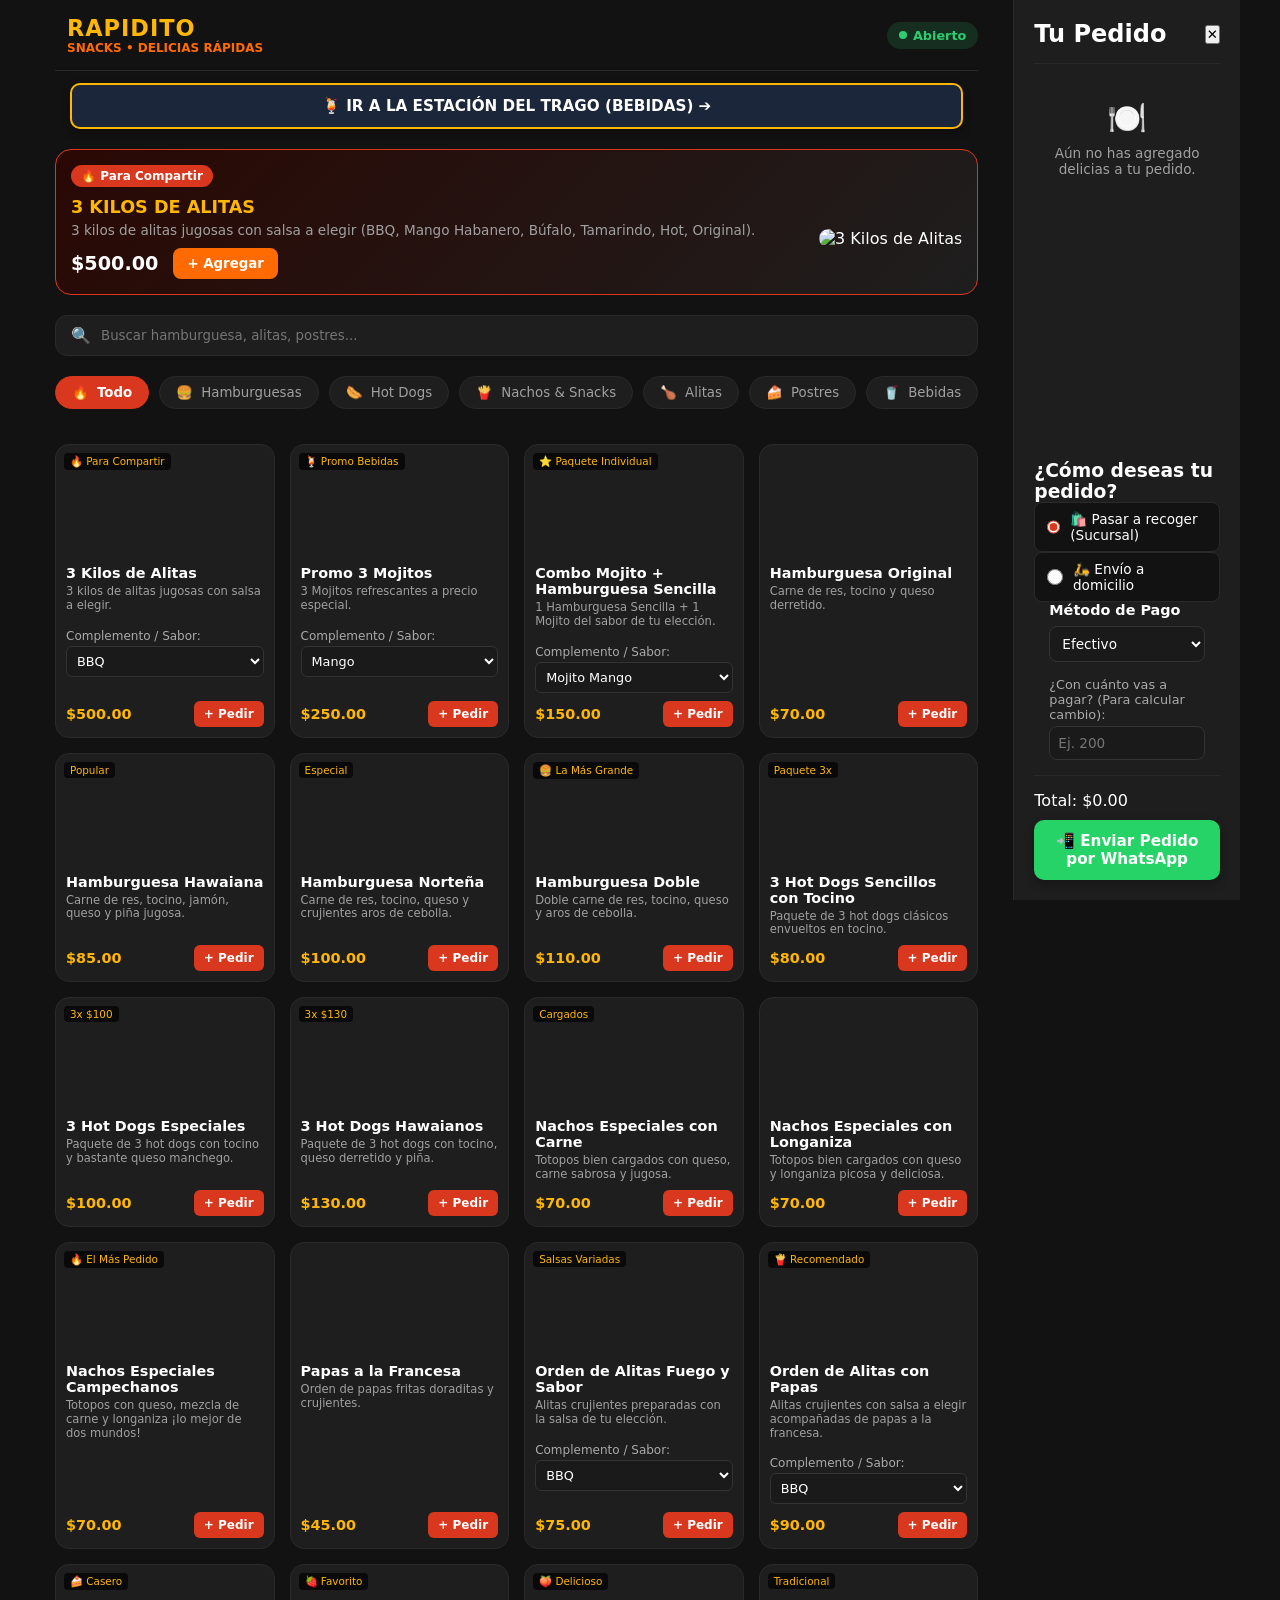
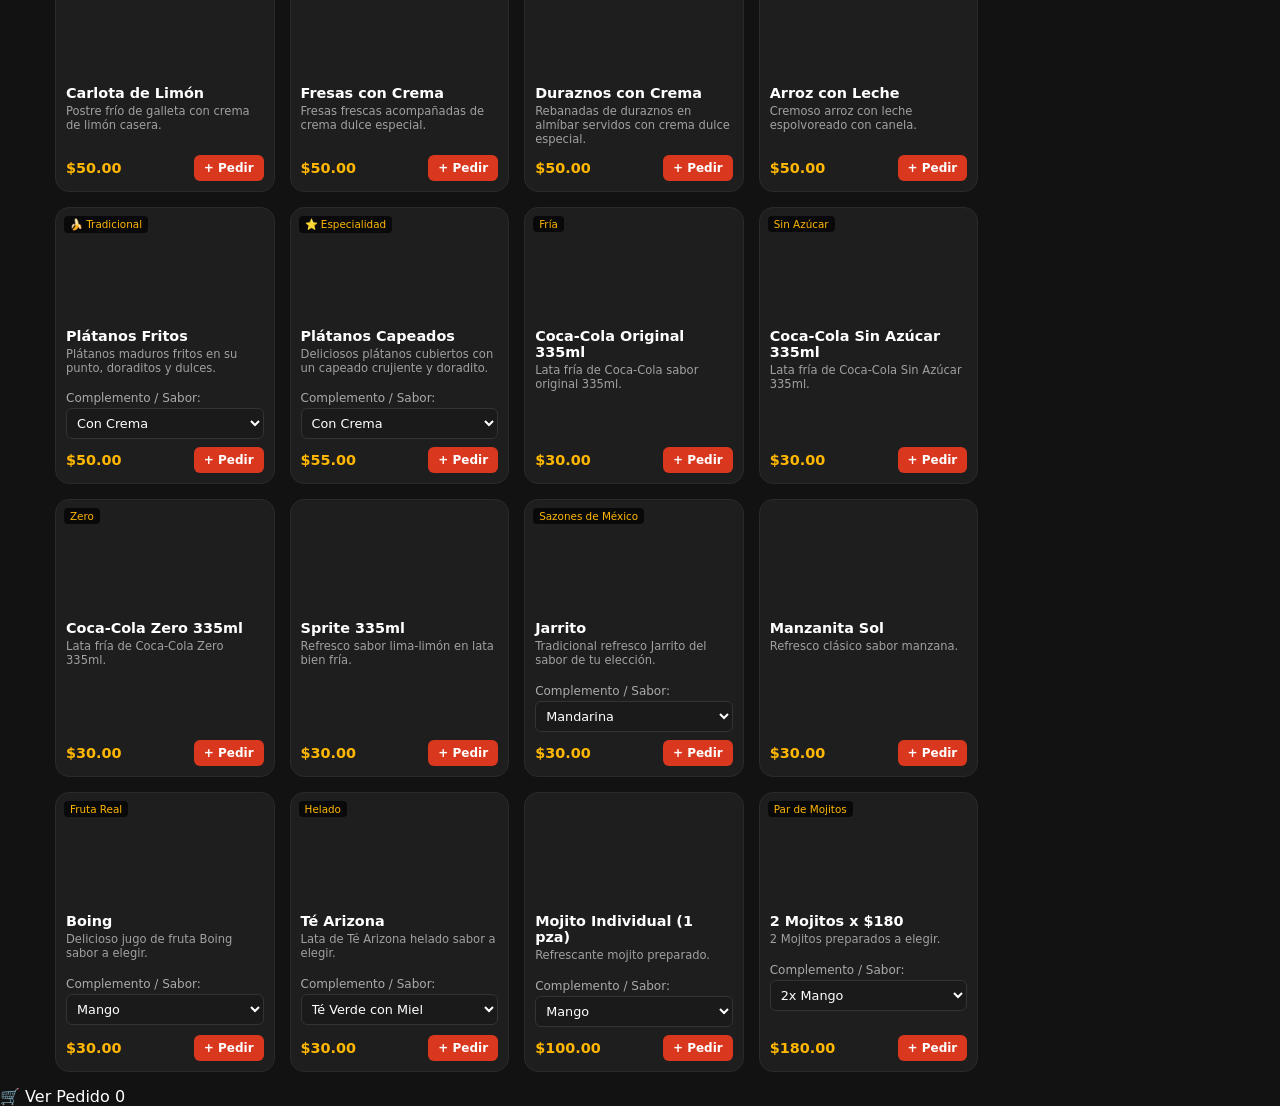
==== commit a02cf69b: "Update index.html" ====
--- a/index.html
+++ b/index.html
@@ -191,6 +191,6 @@
   </div>
 
   <!-- SCRIPT PRINCIPAL CON CONTROL DE CACHÉ -->
-  <script src="app.js?v=8.0"></script>
+  <script src="app.js?v=9.0"></script>
 </body>
 </html>
--- a/style.css
+++ b/style.css
@@ -201,7 +201,7 @@
   width: 100%;
 }
 
-/* 6. CATEGORÍAS DESLIZABLES (Ajustado para scroll lateral suave) */
+/* 6. CATEGORÍAS DESLIZABLES */
 .category-scroll {
   display: flex;
   gap: 10px;
@@ -228,7 +228,7 @@
   white-space: nowrap;
   color: var(--text-muted);
   cursor: pointer;
-  flex: 0 0 auto; /* Evita que los botones rompan el ancho de la página */
+  flex: 0 0 auto;
 }
 
 .cat-btn.active {
@@ -238,7 +238,7 @@
   font-weight: bold;
 }
 
-/* 7. GRID DE PRODUCTOS (Corregido para 2 columnas en móviles sin salir de pantalla) */
+/* 7. GRID DE PRODUCTOS */
 .products-section {
   width: 100%;
 }
@@ -328,15 +328,19 @@
 
 /* 8. SIDEBAR DEL CARRITO */
 .cart-sidebar {
-  width: 320px;
+  width: 100%;
+  max-width: 400px;
   background: var(--card-bg);
   border-left: 1px solid var(--border-color);
   padding: 20px;
-  display: none; /* Oculto en móvil por defecto */
+  display: none;
   flex-direction: column;
   height: 100vh;
-  position: sticky;
+  position: fixed;
   top: 0;
+  right: 0;
+  z-index: 1000;
+  overflow-y: auto;
 }
 
 .cart-header {
@@ -347,14 +351,13 @@
   border-bottom: 1px solid var(--border-color);
 }
 
-/* Botón para volver al menú desde el carrito en móviles */
 .btn-close-cart {
   background: var(--dark-bg);
   color: var(--accent-yellow);
   border: 1px solid var(--border-color);
-  padding: 6px 10px;
+  padding: 6px 12px;
   border-radius: 8px;
-  font-size: 0.75rem;
+  font-size: 0.8rem;
   font-weight: bold;
   cursor: pointer;
 }
@@ -367,9 +370,9 @@
   font-size: 0.8rem;
 }
 
-.cart-list {
+.cart-list, .cart-items-list {
   flex: 1;
-  padding: 20px 0;
+  padding: 15px 0;
   overflow-y: auto;
 }
 
@@ -377,6 +380,7 @@
   text-align: center;
   color: var(--text-muted);
   font-size: 0.85rem;
+  padding: 20px 0;
 }
 
 .empty-state span {
@@ -388,41 +392,63 @@
 .cart-footer {
   border-top: 1px solid var(--border-color);
   padding-top: 15px;
+  background: var(--card-bg);
 }
 
 .total-row {
   display: flex;
   justify-content: space-between;
   font-size: 1.1rem;
-  margin-bottom: 15px;
-}
-
+  margin-bottom: 12px;
+  font-weight: bold;
+}
+
+/* Opciones de entrega corregidas para evitar amontonamientos */
 .delivery-options {
   display: flex;
+  flex-direction: column;
+  gap: 8px;
+  margin: 10px 0;
+}
+
+.delivery-options label, .delivery-radio {
+  display: flex;
+  align-items: center;
   gap: 10px;
-  margin-bottom: 15px;
-}
-
-.delivery-options label {
-  flex: 1;
+  font-size: 0.85rem;
+  color: #fff;
+  cursor: pointer;
   background: var(--dark-bg);
-  padding: 8px;
+  padding: 8px 12px;
   border-radius: 8px;
-  font-size: 0.8rem;
-  text-align: center;
-  cursor: pointer;
-}
-
-.btn-send-whatsapp {
+  border: 1px solid var(--border-color);
+}
+
+.delivery-options input[type="radio"], .delivery-radio input[type="radio"] {
+  accent-color: var(--primary-red);
+  width: 16px;
+  height: 16px;
+  margin: 0;
+}
+
+/* Botón de WhatsApp optimizado */
+.btn-whatsapp-order, .btn-send-whatsapp {
   width: 100%;
   background: #25d366;
-  color: white;
+  color: #ffffff;
   border: none;
   padding: 12px;
   border-radius: 10px;
   font-weight: bold;
-  font-size: 0.9rem;
-  cursor: pointer;
+  font-size: 0.95rem;
+  cursor: pointer;
+  display: flex;
+  align-items: center;
+  justify-content: center;
+  gap: 8px;
+  box-shadow: 0 4px 10px rgba(0,0,0,0.3);
+  text-align: center;
+  margin-top: 10px;
 }
 
 /* 9. NAVEGACIÓN MÓVIL INFERIOR */
@@ -447,6 +473,7 @@
   flex-direction: column;
   align-items: center;
   font-size: 0.75rem;
+  cursor: pointer;
 }
 
 .nav-btn.active {
@@ -472,11 +499,14 @@
 @media (min-width: 900px) {
   .cart-sidebar {
     display: flex;
+    position: sticky;
+    height: 100vh;
+    max-width: 320px;
   }
 
   .mobile-bottom-nav,
   .btn-close-cart {
-    display: none; /* Se ocultan en computadora */
+    display: none;
   }
 
   body.theme-rapidito {
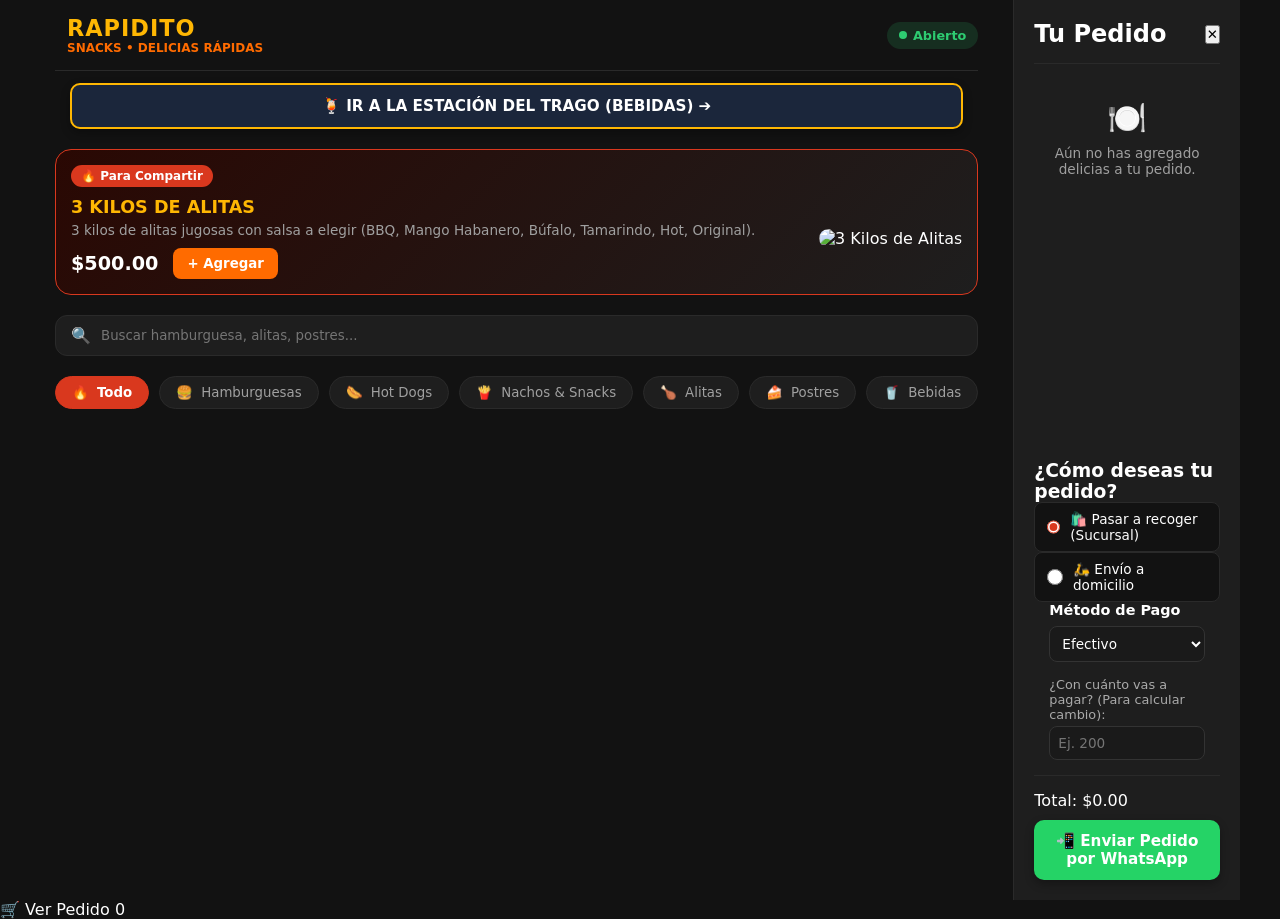
==== commit 71d5fd9c: "Update app.js version in index.html" ====
--- a/index.html
+++ b/index.html
@@ -191,6 +191,6 @@
   </div>
 
   <!-- SCRIPT PRINCIPAL CON CONTROL DE CACHÉ -->
-  <script src="app.js?v=9.0"></script>
+  <script src="app.js?v=9.1"></script>
 </body>
 </html>
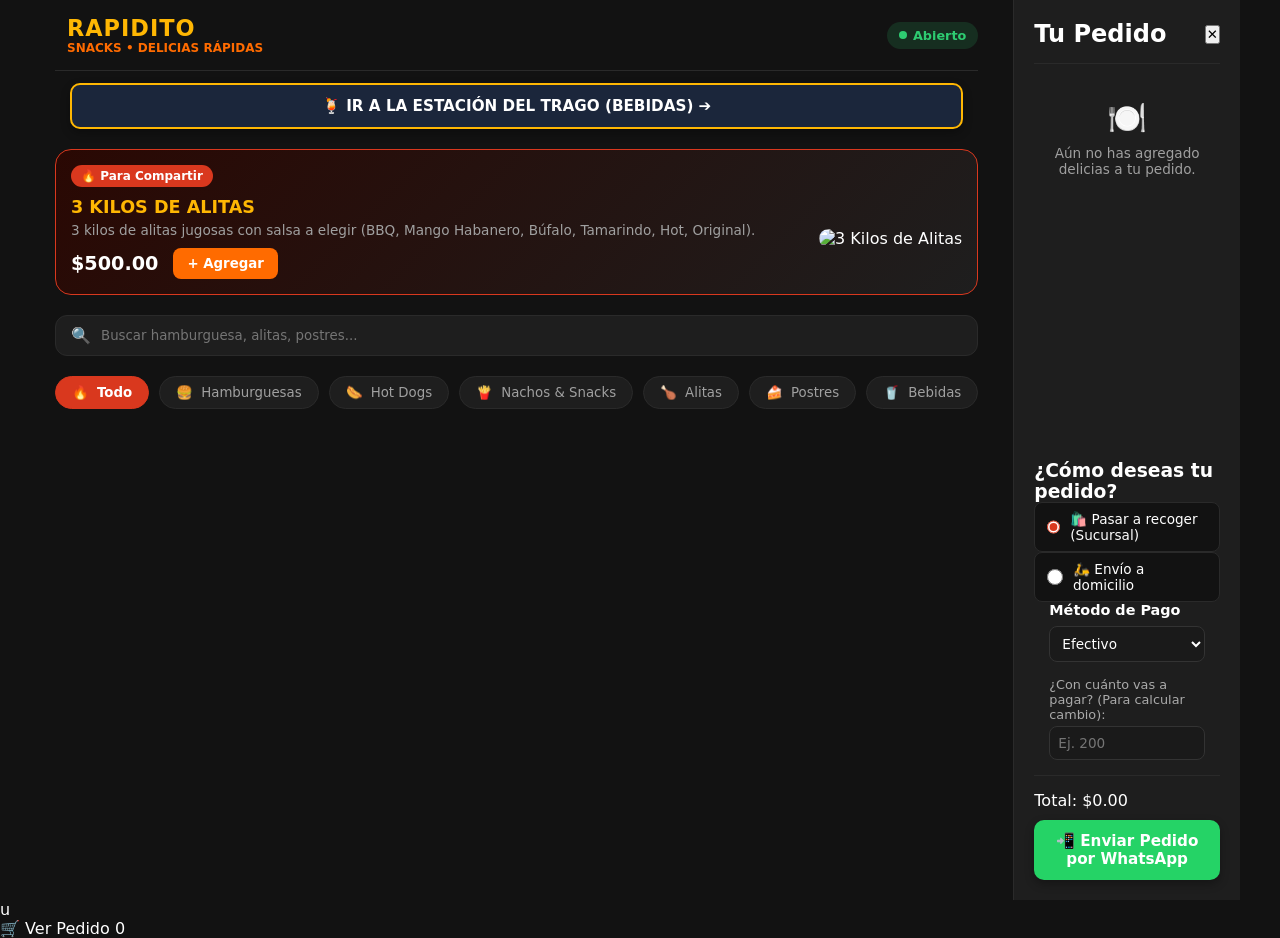
==== commit b118e3de: "Change app.js version to 9.2 Updated the script version for app.js in the HTML file." ====
--- a/index.html
+++ b/index.html
@@ -182,7 +182,7 @@
     </aside>
 
   </div>
-
+u
   <!-- BOTÓN FLOTANTE MÓVIL PARA ABRIR CARRITO -->
   <div class="mobile-cart-float" onclick="toggleMobileCart()">
     <span class="float-icon">🛒</span>
@@ -191,6 +191,6 @@
   </div>
 
   <!-- SCRIPT PRINCIPAL CON CONTROL DE CACHÉ -->
-  <script src="app.js?v=9.1"></script>
+  <script src="app.js?v=9.2"></script>
 </body>
 </html>
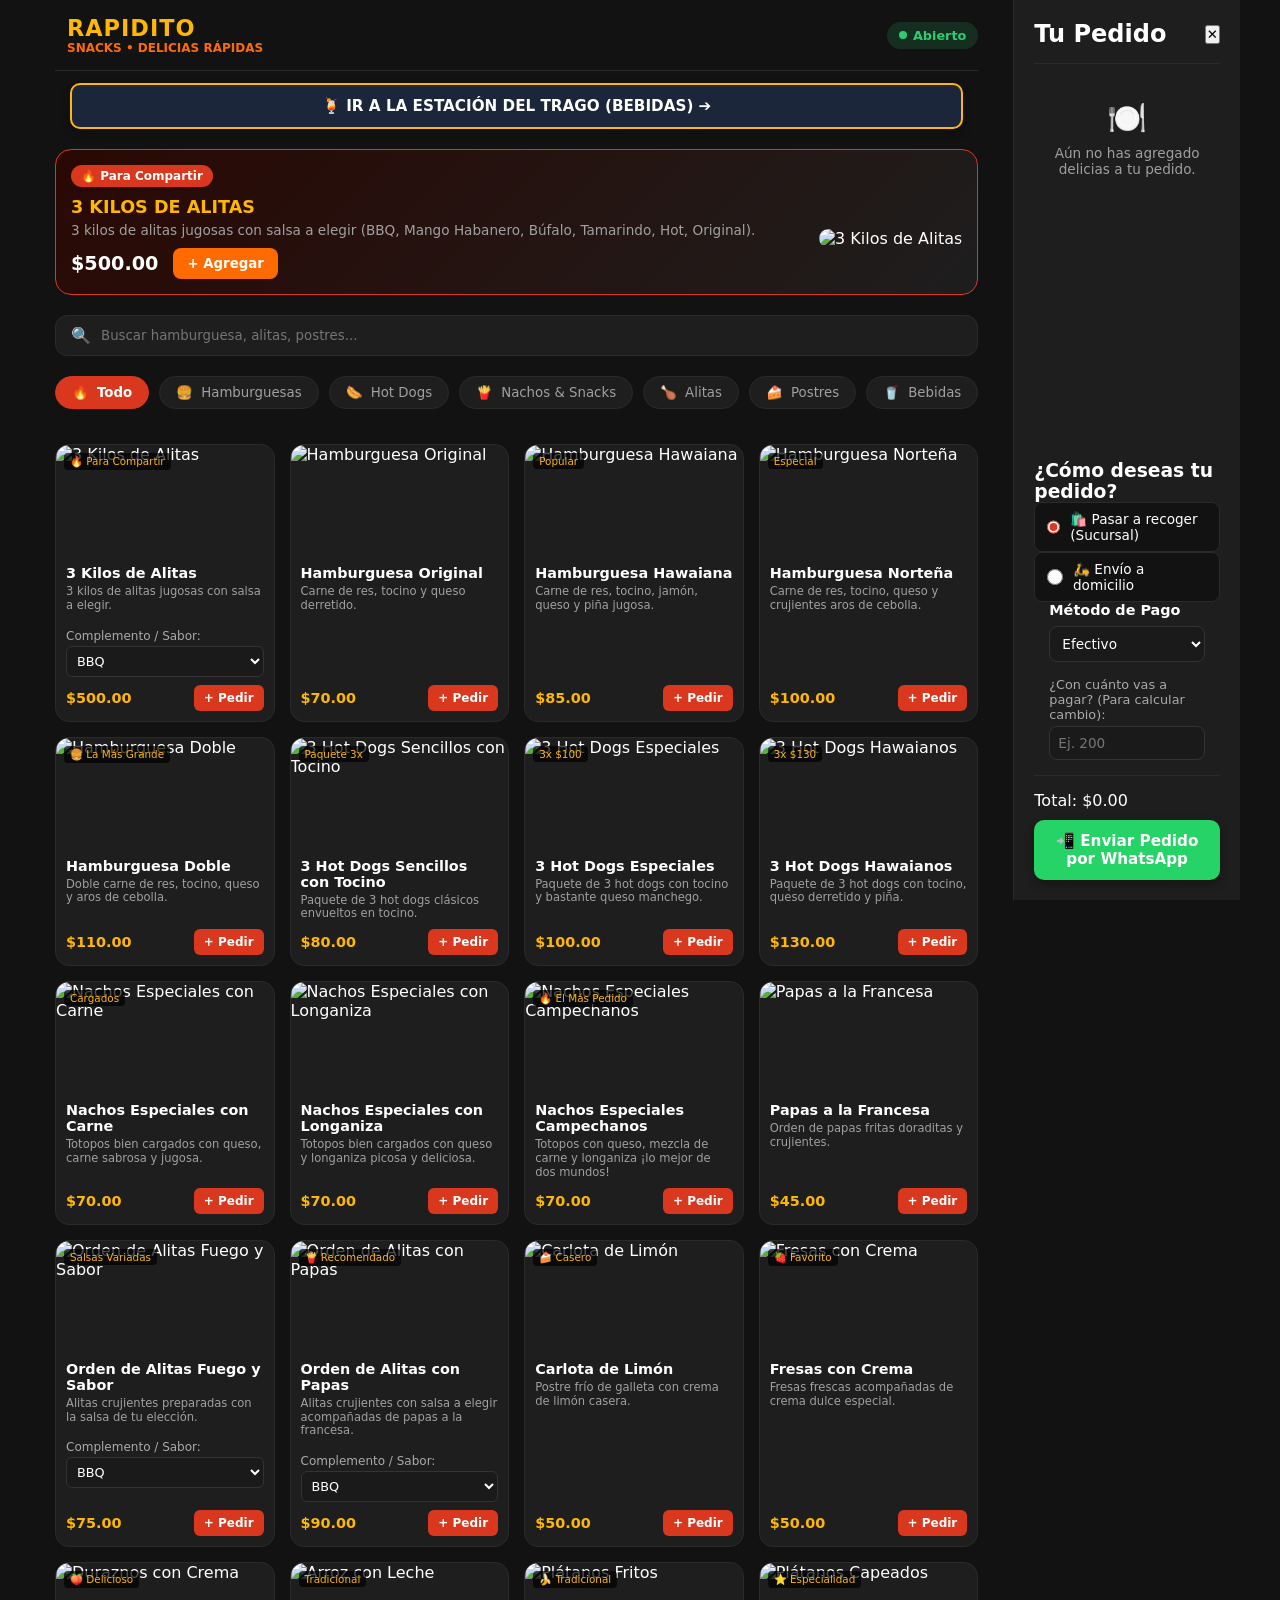
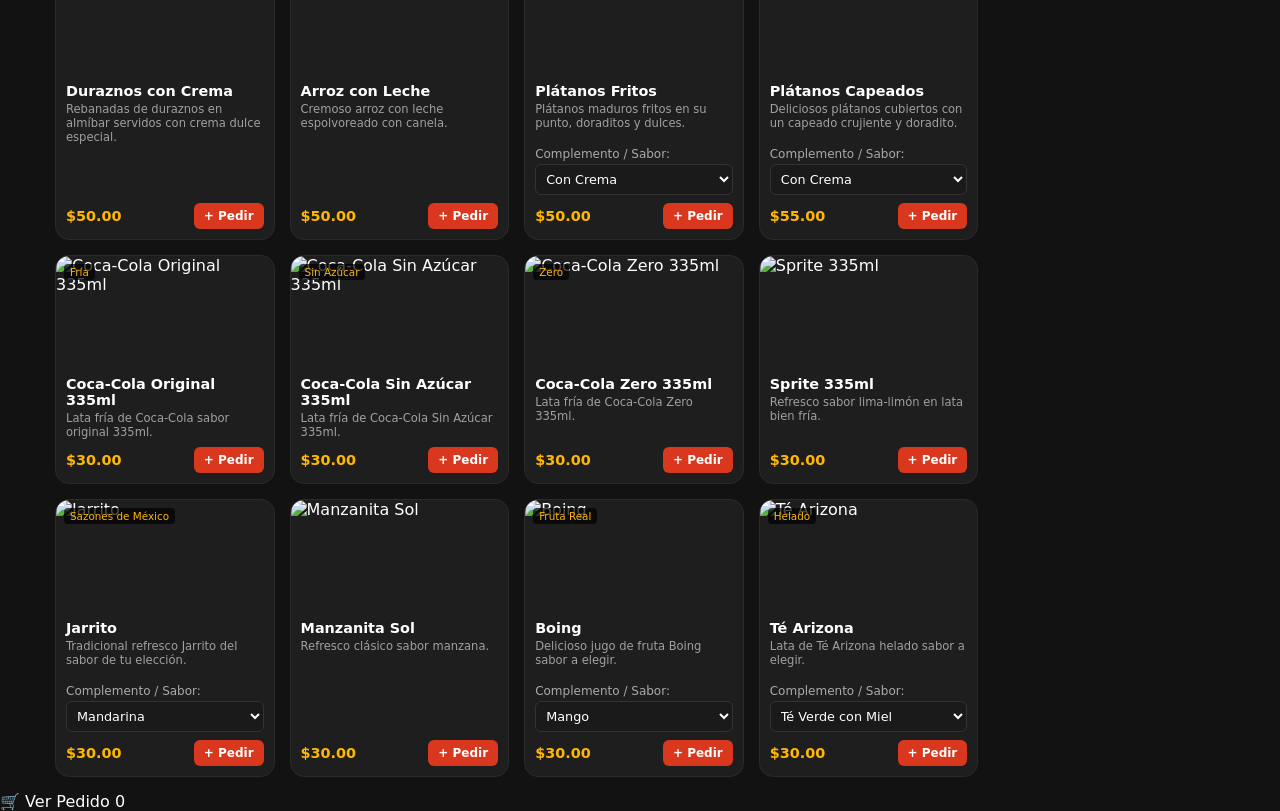
==== commit d584f3be: "Update app.js version in index.html" ====
--- a/index.html
+++ b/index.html
@@ -182,7 +182,7 @@
     </aside>
 
   </div>
-u
+
   <!-- BOTÓN FLOTANTE MÓVIL PARA ABRIR CARRITO -->
   <div class="mobile-cart-float" onclick="toggleMobileCart()">
     <span class="float-icon">🛒</span>
@@ -191,6 +191,6 @@
   </div>
 
   <!-- SCRIPT PRINCIPAL CON CONTROL DE CACHÉ -->
-  <script src="app.js?v=9.2"></script>
+  <script src="app.js?v=9.3"></script>
 </body>
 </html>
